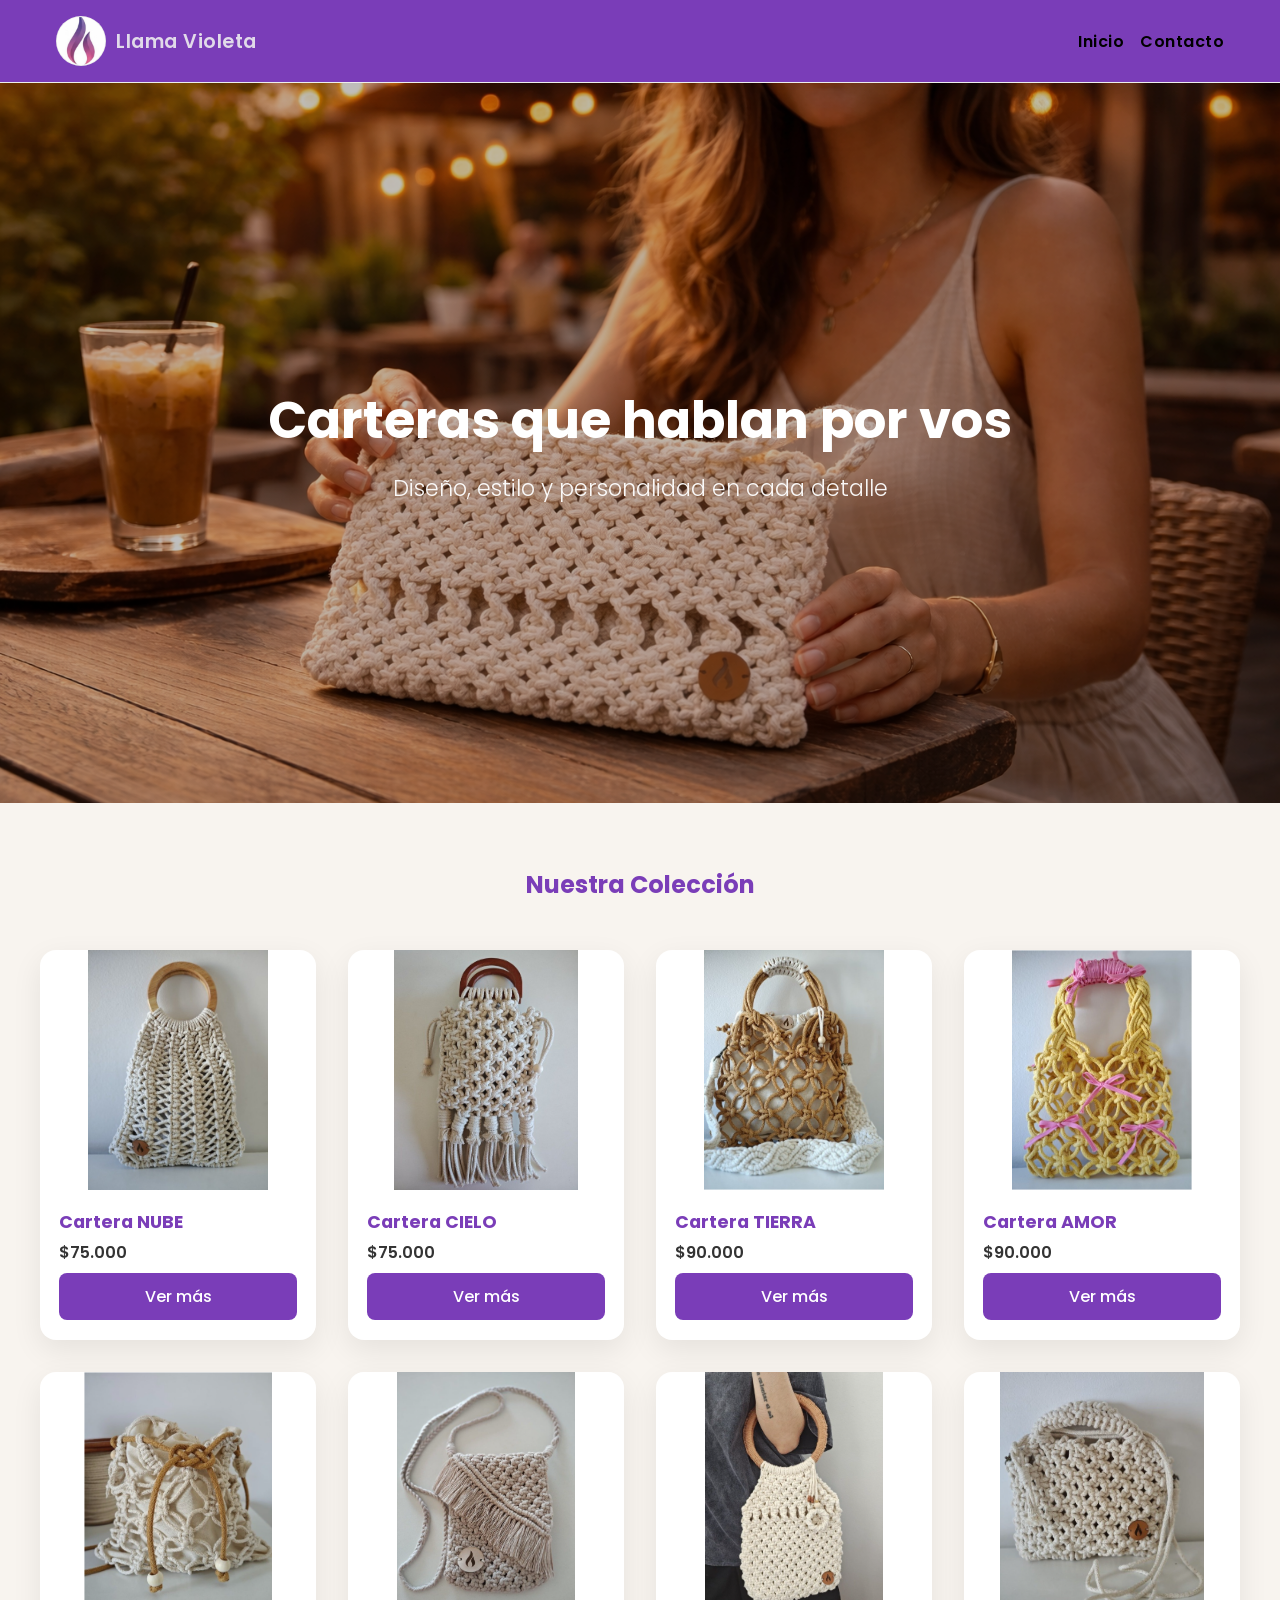
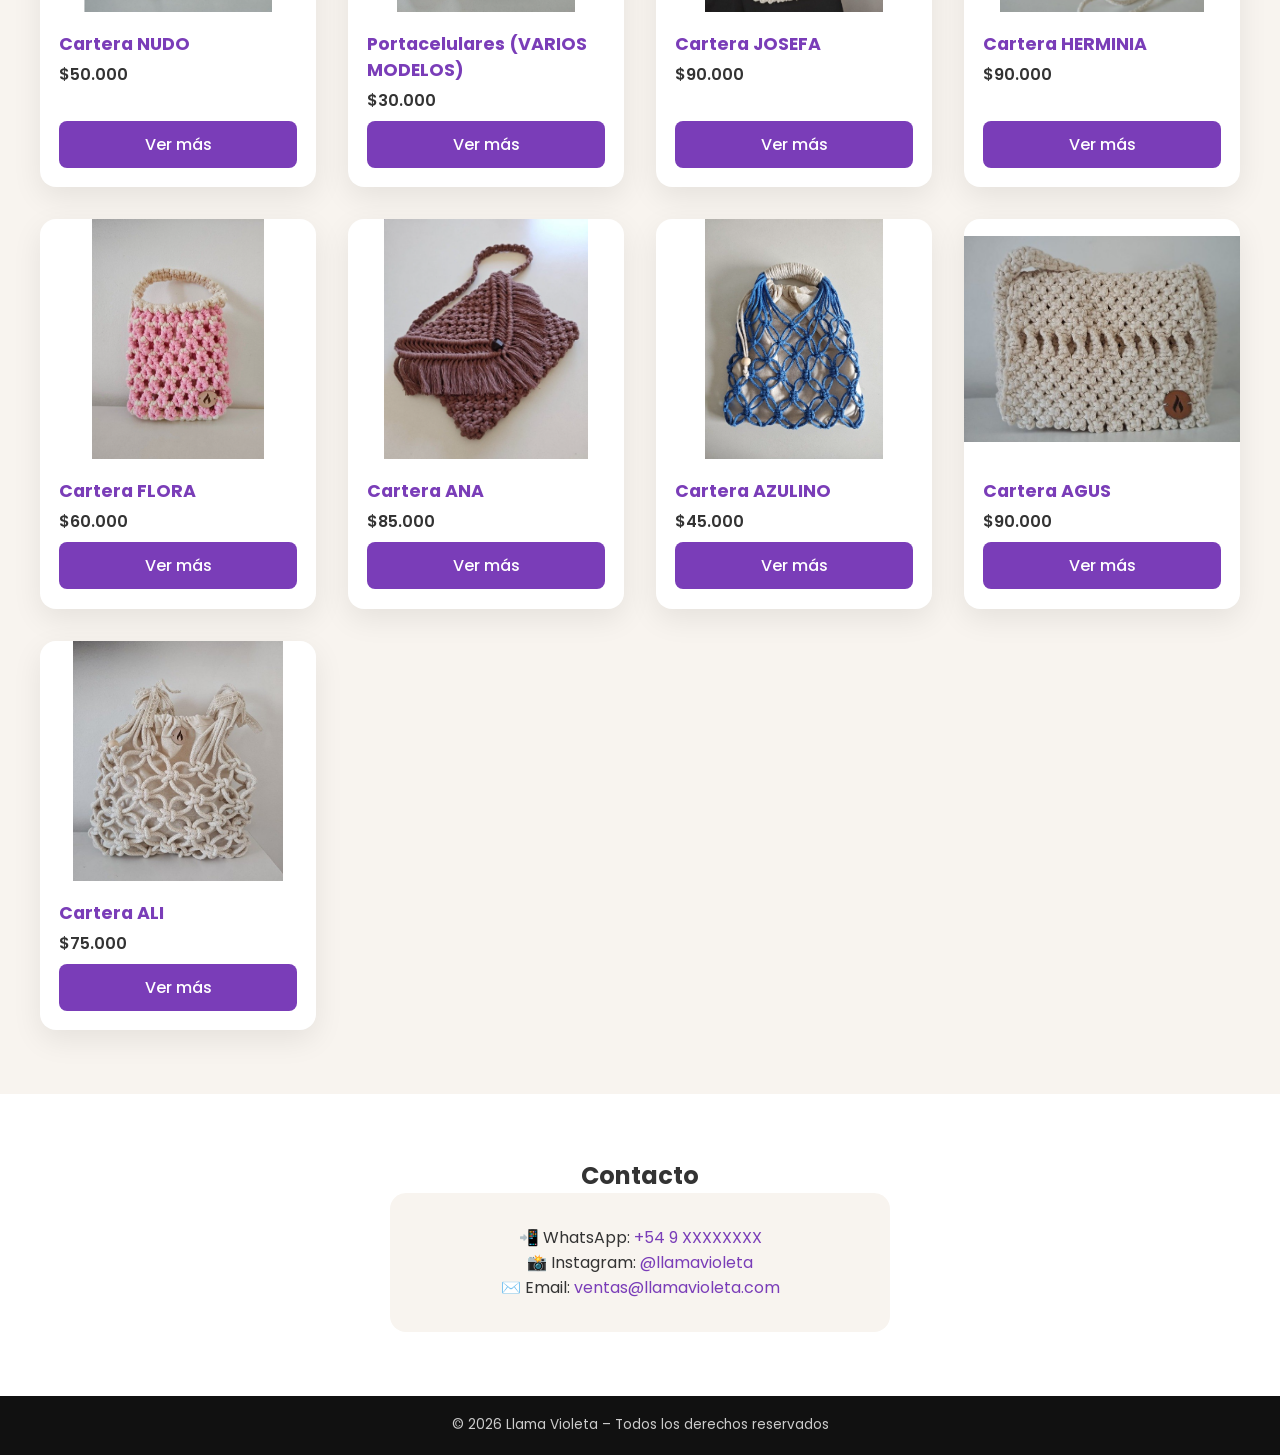
==== index.html @ 192525ac "menu hamburguesa" ====
<!DOCTYPE html>
<html lang="es">

<head>
    <meta charset="UTF-8" />
    <meta name="viewport" content="width=device-width, initial-scale=1.0" />
    <title>Llama Violeta | Carteras</title>
    <link rel="stylesheet" href="./css/styles.css">
    <link href="https://fonts.googleapis.com/css2?family=Poppins:wght@400;500;600;700&display=swap" rel="stylesheet">
</head>

<body>

    <!-- NAVBAR -->
    <header class="navbar">
        <div class="nav-container">
            <div class="brand">
                <img src="./assets/logo.jpeg" alt="Llama Violeta Logo">
                <span>Llama Violeta</span>
            </div>

            <button class="menu-toggle" aria-label="Abrir menú">
                <span></span>
                <span></span>
                <span></span>
            </button>

            <nav class="nav-links">
                <a href="./index.html#inicio">Inicio</a>
                <a href="#contacto">Contacto</a>
            </nav>
        </div>
    </header>

    <!-- HERO / BANNER -->
    <section class="hero" id="inicio">
        <div class="hero-image">
            <img src="./assets/portadabanner.png" alt="Cartera artesanal de macramé Llama Violeta">
        </div>

        <div class="hero-content">
            <h1>Carteras que hablan por vos</h1>
            <p>Diseño, estilo y personalidad en cada detalle</p>
        </div>
    </section>

    <!-- PRODUCTOS -->
    <section class="products">
        <h2>Nuestra Colección</h2>

        <div class="cards-grid">

            <!-- CARD -->
            <div class="card">
                <img src="./assets/Carteras/nube.png" alt="Cartera NUBE">
                <div class="card-body">
                    <h3>Cartera NUBE</h3>
                    <span class="price">$75.000</span>

                    <a class="btn-vermas" href="producto.html?id=nube">
                        Ver más
                    </a>
                </div>
            </div>
            <div class="card">
                <img src="./assets/Carteras/cielo.png" alt="Cartera CIELO">
                <div class="card-body">
                    <h3>Cartera CIELO</h3>
                    <span class="price">$75.000</span>

                    <a class="btn-vermas" href="producto.html?id=cielo">
                        Ver más
                    </a>
                </div>
            </div>
            <div class="card">
                <img src="./assets/Carteras/tierra.png" alt="Cartera TIERRA">
                <div class="card-body">
                    <h3>Cartera TIERRA</h3>
                    <span class="price">$90.000</span>

                    <a class="btn-vermas" href="producto.html?id=tierra">
                        Ver más
                    </a>
                </div>
            </div>
            <div class="card">
                <img src="./assets/Carteras/amor.png" alt="Cartera AMOR">
                <div class="card-body">
                    <h3>Cartera AMOR</h3>
                    <span class="price">$90.000</span>

                    <a class="btn-vermas" href="producto.html?id=amor">
                        Ver más
                    </a>
                </div>
            </div>
            <div class="card">
                <img src="./assets/Carteras/NUDO.png" alt="Cartera NUDO">
                <div class="card-body">
                    <h3>Cartera NUDO</h3>
                    <span class="price">$50.000</span>

                    <a class="btn-vermas" href="producto.html?id=nudo">
                        Ver más
                    </a>
                </div>
            </div>
            <div class="card">
                <div class="card">
                    <img src="./assets/Carteras/portacelular1.png" alt="Portacelulares">

                    <!-- INFO -->
                    <div class="card-body">
                        <h3>Portacelulares (VARIOS MODELOS)</h3>
                        <span class="price">$30.000</span>

                        <a class="btn-vermas" href="producto.html?id=portacelulares">
                            Ver más
                        </a>
                    </div>
                </div>
            </div>
            <div class="card">
                <img src="./assets/Carteras/josefa.png" alt="Cartera JOSEFA">
                <div class="card-body">
                    <h3>Cartera JOSEFA</h3>
                    <span class="price">$90.000</span>

                    <a class="btn-vermas" href="producto.html?id=josefa">
                        Ver más
                    </a>
                </div>
            </div>
            <div class="card">
                <img src="./assets/Carteras/herminia1.png" alt="Cartera HERMINIA">
                <div class="card-body">
                    <h3>Cartera HERMINIA</h3>
                    <span class="price">$90.000</span>
                    <a class="btn-vermas" href="producto.html?id=herminia">
                        Ver más
                    </a>
                </div>
            </div>
            <div class="card">
                <img src="./assets/Carteras/flora1.png" alt="Cartera FLORA">
                <div class="card-body">
                    <h3>Cartera FLORA</h3>
                    <span class="price">$60.000</span>
                    <a class="btn-vermas" href="producto.html?id=flora">
                        Ver más
                    </a>
                </div>
            </div>
            <div class="card">
                <img src="./assets/Carteras/ana.png" alt="Cartera ANA">
                <div class="card-body">
                    <h3>Cartera ANA</h3>
                    <span class="price">$85.000</span>

                    <a class="btn-vermas" href="producto.html?id=ana">
                        Ver más
                    </a>
                </div>
            </div>
            <div class="card">
                <img src="./assets/Carteras/azulino.png" alt="Cartera AZULINO">
                <div class="card-body">
                    <h3>Cartera AZULINO</h3>
                    <span class="price">$45.000</span>

                    <a class="btn-vermas" href="producto.html?id=azulino">
                        Ver más
                    </a>
                </div>
            </div>
            <div class="card">
                <div class="card">
                    <img src="./assets/Carteras/agus1.png" alt="Cartera AGUS">
                    <div class="card-body">
                        <h3>Cartera AGUS</h3>
                        <span class="price">$90.000</span>

                        <a class="btn-vermas" href="producto.html?id=agus">
                            Ver más
                        </a>
                    </div>
                </div>
            </div>
            <div class="card">
                <div class="card">
                    <img src="./assets/Carteras/ali1.png" alt="Cartera ALI">
                    <div class="card-body">
                        <h3>Cartera ALI</h3>
                        <span class="price">$75.000</span>

                        <a class="btn-vermas" href="producto.html?id=ali">
                            Ver más
                        </a>
                    </div>
                </div>
            </div>
        </div>
    </section>

    <!-- CONTACTO -->
    <section class="contact" id="contacto">
        <h2>Contacto</h2>

        <div class="contact-box">
            <p>📲 WhatsApp: <a href="https://wa.me/549XXXXXXXXXX">+54 9 XXXXXXXX</a></p>
            <p>📸 Instagram: <a href="#">@llamavioleta</a></p>
            <p>✉️ Email: <a href="mailto:ventas@llamavioleta.com">ventas@llamavioleta.com</a></p>
        </div>
    </section>

    <footer class="footer">
        <p>© 2026 Llama Violeta – Todos los derechos reservados</p>
    </footer>

</body>

</html>
---- css/styles.css ----
/* VARIABLES */
:root {
    --violeta: #7a3db8;
    --violeta-claro: #9d6adf;
    --crema: #f8f4ef;
    --texto: #333;
}

/* RESET */
* {
    margin: 0;
    padding: 0;
    box-sizing: border-box;
}

body {
    font-family: "Poppins", sans-serif;
    background: white;
    color: var(--texto);
}

/* NAVBAR */
.navbar {
    background: #7a3db8;
    border-bottom: 1px solid #eee;
    position: sticky;
    top: 0;
    z-index: 10;
}

.nav-container {
    max-width: 1200px;
    margin: auto;
    padding: 1rem;
    display: flex;
    justify-content: space-between;
    align-items: center;
}

.brand {
    display: flex;
    align-items: center;
    gap: 10px;
}

.brand img {
    width: 50px;
    height: 50px;
    border-radius: 50%;
    object-fit: cover;
    background: #fff;
    border: 1px solid rgba(0, 0, 0, 0.08);
}

@media (max-width: 768px) {
    .brand img {
        width: 36px;
        height: 36px;
    }
}

.brand span {
    font-family: 'Poppins', sans-serif;
    font-size: 1.2rem;
    font-weight: 600;
    color: #e1dae9;
    letter-spacing: 0.5px;
}

nav a {
    margin-left: 1rem;
    text-decoration: none;
    color: black;
    font-weight: 600;
    font-family: 'Poppins', sans-serif;
    letter-spacing: 0.5px;
}

nav a:hover {
    color: white;
}
/* hamburguesa */ 
/* HAMBURGUESA */
.menu-toggle {
    display: none;
    background: none;
    border: none;
    cursor: pointer;
}

.menu-toggle span {
    display: block;
    width: 26px;
    height: 3px;
    background: #fff;
    margin: 5px 0;
    border-radius: 2px;
}

/* NAV LINKS DESKTOP */
.nav-links {
    display: flex;
}

/* mobile hamburguesa */
@media (max-width: 768px) {

    .menu-toggle {
        display: block;
    }

    .nav-links {
        position: absolute;
        top: 100%;
        left: 0;
        width: 100%;
        background: #7a3db8;
        flex-direction: column;
        align-items: center;
        gap: 1rem;
        padding: 1rem 0;
        display: none;
    }

    .nav-links a {
        color: #fff;
        font-size: 1rem;
    }

    .nav-links.active {
        display: flex;
    }
}
/* =========================
   HERO BANNER
========================= */

.hero {
    position: relative;
    width: 100%;
    height: 80vh;
    min-height: 420px;
    display: flex;
    align-items: center;
    justify-content: center;
    overflow: hidden;
    background: #f6f2ec;
    /* crema marca */
}

/* Imagen */
.hero-image {
    position: absolute;
    inset: 0;
    z-index: 1;
}

.hero-image img {
    width: 100%;
    height: 100%;
    object-fit: cover;
}

/* Overlay sutil para legibilidad */
.hero::after {
    content: "";
    position: absolute;
    inset: 0;
    background: rgba(0, 0, 0, 0.25);
    z-index: 2;
}

/* Contenido */
.hero-content {
    position: relative;
    z-index: 3;
    text-align: center;
    max-width: 800px;
    padding: 0 20px;
    color: #fff;
}

.hero-content h1 {
    font-size: clamp(2.2rem, 4vw, 3.5rem);
    font-weight: 700;
    margin-bottom: 12px;
}

.hero-content p {
    font-size: clamp(1.1rem, 2vw, 1.4rem);
    font-weight: 300;
    opacity: 0.95;
}

/* =========================
   RESPONSIVE
========================= */

@media (max-width: 768px) {
    .hero {
        height: 70vh;
    }

    .hero-content h1 {
        font-size: 2rem;
    }

    .hero-content p {
        font-size: 1.1rem;
    }
}

/* PRODUCTS */
.products {
    background: var(--crema);
    padding: 4rem 1rem;
}

.products h2 {
    text-align: center;
    color: var(--violeta);
    margin-bottom: 3rem;
}

/* =========================
   GRID DE CARDS
   - Responsive automático
   - Todas las cards ocupan el mismo alto
========================= */
.cards-grid {
    max-width: 1200px;
    margin: auto;
    display: grid;
    grid-template-columns: repeat(auto-fit, minmax(260px, 1fr));
    gap: 2rem;
    align-items: stretch;
    /* fuerza misma altura */
}

/* =========================
   CARD CONTENEDOR
   - Flex column para control interno
========================= */
.card {
    background: #fff;
    border-radius: 16px;
    overflow: hidden;
    box-shadow: 0 10px 30px rgba(0, 0, 0, 0.08);
    transition: transform 0.3s ease;

    display: flex;
    /* permite ordenar contenido */
    flex-direction: column;
    /* apila imagen + body */
    height: 100%;
    /* iguala altura entre cards */
}

/* Efecto hover sutil (no agresivo) */
.card:hover {
    transform: translateY(-6px);
}

/* =========================
   IMAGEN
   - Altura fija para todas
   - Nunca deforma
========================= */
.card img {
    width: 100%;
    height: 240px;
    /* altura controlada */
    object-fit: contain;
    /* recorte elegante */
    flex-shrink: 0;
    /* evita que se encoja */
}

/* =========================
   CUERPO DE CARD
   - Flex para empujar CTA abajo
========================= */
.card-body {
    padding: 1.2rem;
    display: flex;
    flex-direction: column;
    flex-grow: 1;
    /* ocupa espacio restante */
}

/* =========================
   TÍTULO
========================= */
.card-body h3 {
    color: var(--violeta);
    margin-bottom: 0.3rem;
    font-size: 1.1rem;
}

/* =========================
   PRECIO
========================= */
.price {
    font-weight: 600;
    display: block;
    margin-bottom: 0.5rem;
    color: #333;
}

/* =========================
   DESCRIPCIÓN
   - Limitada a 2 líneas
   - Mantiene altura pareja
========================= */
.description {
    font-size: 0.95rem;
    line-height: 1.4;
    margin-bottom: 1rem;

    display: -webkit-box;
    -webkit-line-clamp: 2;
    /* máximo 2 líneas */
    -webkit-box-orient: vertical;
    overflow: hidden;
}

/* =========================
   BOTÓN "VER MÁS"
   - Siempre alineado abajo
========================= */
.btn-vermas {
    margin-top: auto;
    /* empuja el botón abajo */
    display: block;
    text-align: center;
    background: #7a3db8;
    color: #fff;
    padding: 0.7rem;
    border-radius: 8px;
    text-decoration: none;
    font-weight: 500;
    transition: background 0.3s ease;
}

/* Hover del botón */
.btn-vermas:hover {
    background: #9d6adf;
}

/* =========================
   RESPONSIVE FINO
========================= */
@media (max-width: 480px) {
    .card img {
        height: 200px;
        /* ajusta imagen en móviles */
    }
}

/* slider cards*/
/* =========================
   SLIDER DENTRO DE CARD
========================= */

.card-slider {
    position: relative;
    width: 100%;
    height: 200px;
    overflow: hidden;
    background: #f8f4ef;
}

/* ocultar radios */
.card-slider input {
    display: none;
}

/* CONTENEDOR DEL SLIDER */
.slider-images {
    display: flex;
    height: 100%;
    transition: transform 0.5s ease-in-out;
}

/* CADA SLIDE */
.slider-images img {
    min-width: 100%;
    height: 100%;
    object-fit: contain;
    flex-shrink: 0;

    /* 🔥 CLAVE DEL ARREGLO */
    display: block;
    margin: auto;
    background: #f8f4ef;
}

/* =========================
   CONTROLES
========================= */

/* Slide 1 */
#ali-1:checked~.slider-images,
#agus-1:checked~.slider-images,
#flora-1:checked~.slider-images,
#aurora-1:checked~.slider-images,
#herminia-1:checked~.slider-images {
    transform: translateX(0%);
}

/* Slide 2 */
#ali-2:checked~.slider-images,
#agus-2:checked~.slider-images,
#flora-2:checked~.slider-images,
#aurora-2:checked~.slider-images,
#herminia-2:checked~.slider-images {
    transform: translateX(-100%);
}

/* Slide 3 */
#ali-3:checked~.slider-images,
#agus-3:checked~.slider-images,
#aurora-3:checked~.slider-images,
#herminia-3:checked~.slider-images {
    transform: translateX(-200%);
}

/* Slide 4 (solo herminia) */
#herminia-4:checked~.slider-images {
    transform: translateX(-300%);
}

/* =========================
   DOTS
========================= */

.slider-dots {
    position: absolute;
    bottom: 10px;
    width: 100%;
    display: flex;
    justify-content: center;
    gap: 8px;
}

.slider-dots label {
    width: 10px;
    height: 10px;
    background: rgba(255, 255, 255, .7);
    border-radius: 50%;
    cursor: pointer;
}

#aurora-1:checked~.slider-dots label[for="aurora-1"],
#aurora-2:checked~.slider-dots label[for="aurora-2"],
#aurora-3:checked~.slider-dots label[for="aurora-3"] {
    background: #7a3db8;
}

#herminia-1:checked~.slider-dots label[for="herminia-1"],
#herminia-2:checked~.slider-dots label[for="herminia-2"],
#herminia-3:checked~.slider-dots label[for="herminia-3"],
#herminia-4:checked~.slider-dots label[for="herminia-4"] {
    background: #7a3db8;
}

/* =========================
   RESPONSIVE
========================= */

@media (max-width: 768px) {
    .card-slider {
        height: 180px;
    }
}

/* CONTACT */
.contact {
    padding: 4rem 1rem;
    text-align: center;
}

.contact-box {
    max-width: 500px;
    margin: auto;
    background: var(--crema);
    padding: 2rem;
    border-radius: 16px;
}

.contact a {
    color: var(--violeta);
    text-decoration: none;
}

/* FOOTER */
.footer {
    background: #111;
    color: #ccc;
    text-align: center;
    padding: 1.2rem;
    font-size: .85rem;
}

/* RESPONSIVE */
@media (max-width: 768px) {
    nav {
        display: none;
    }
}
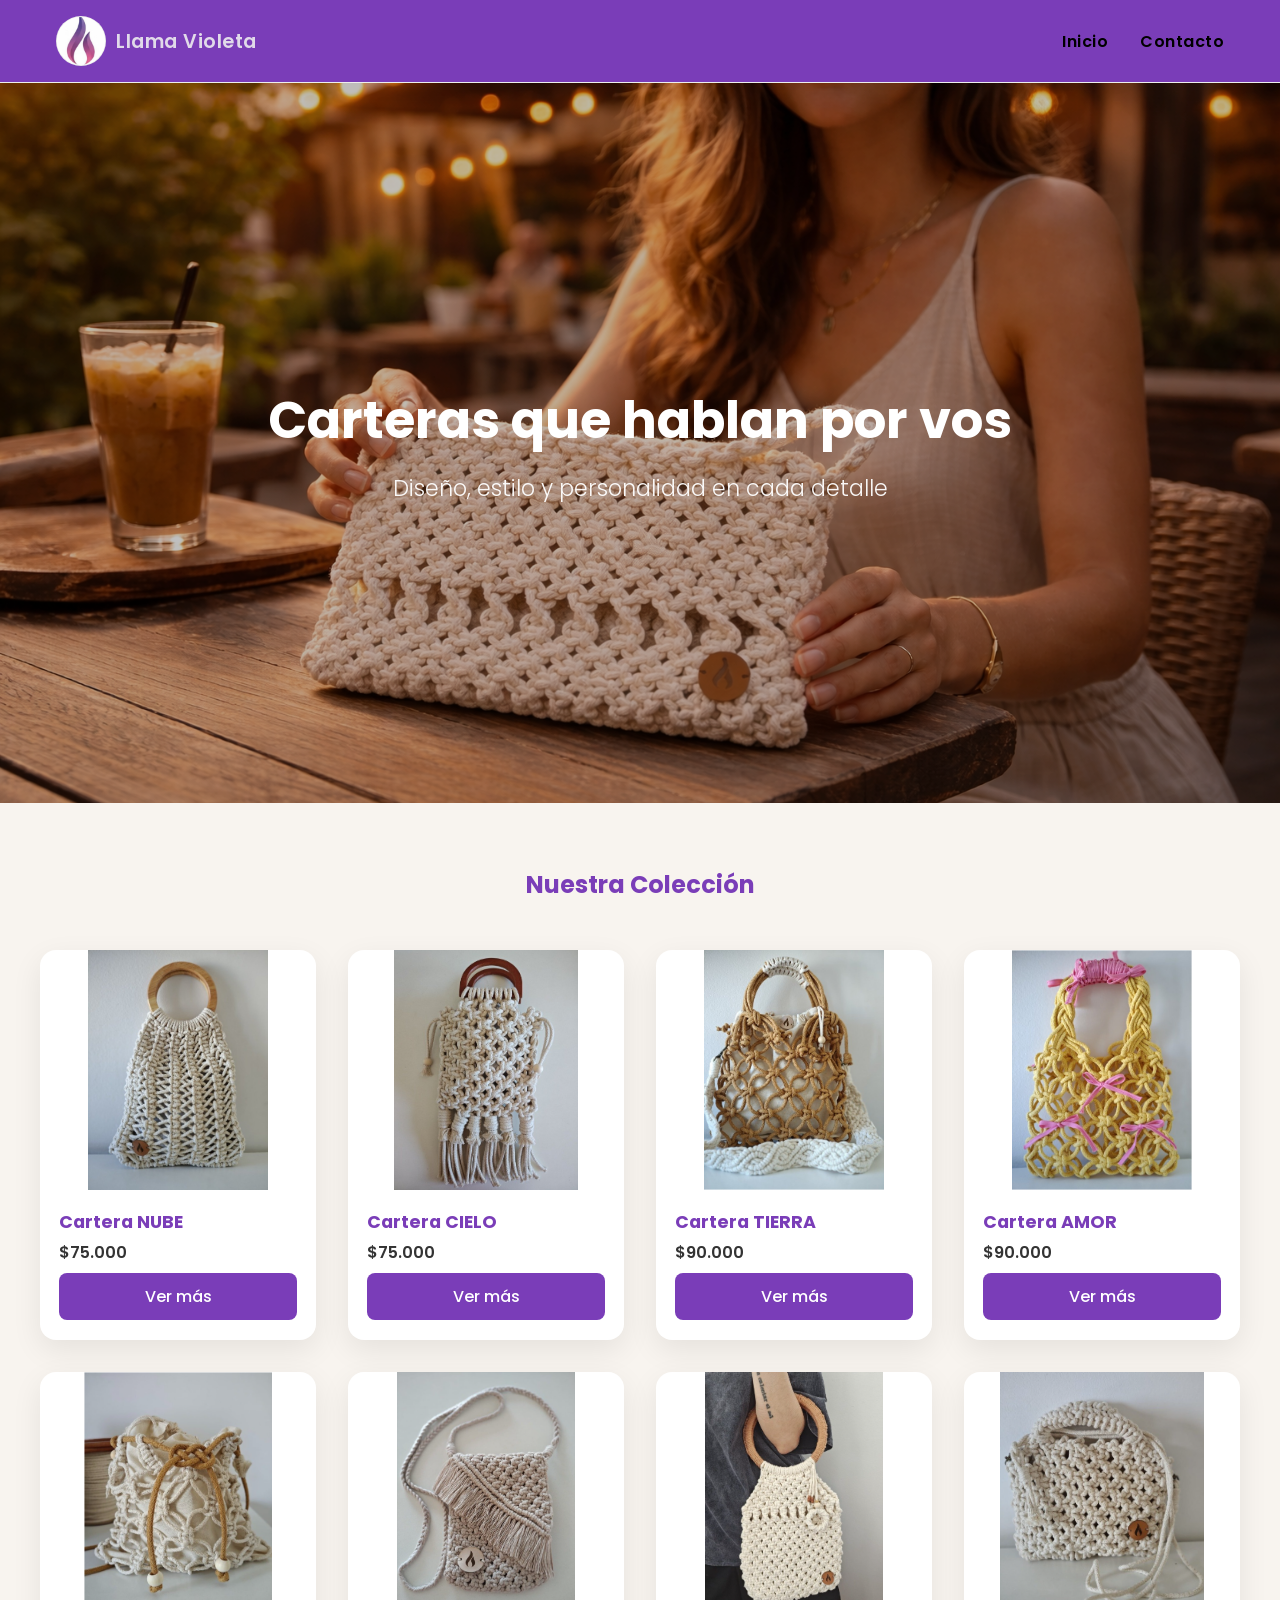
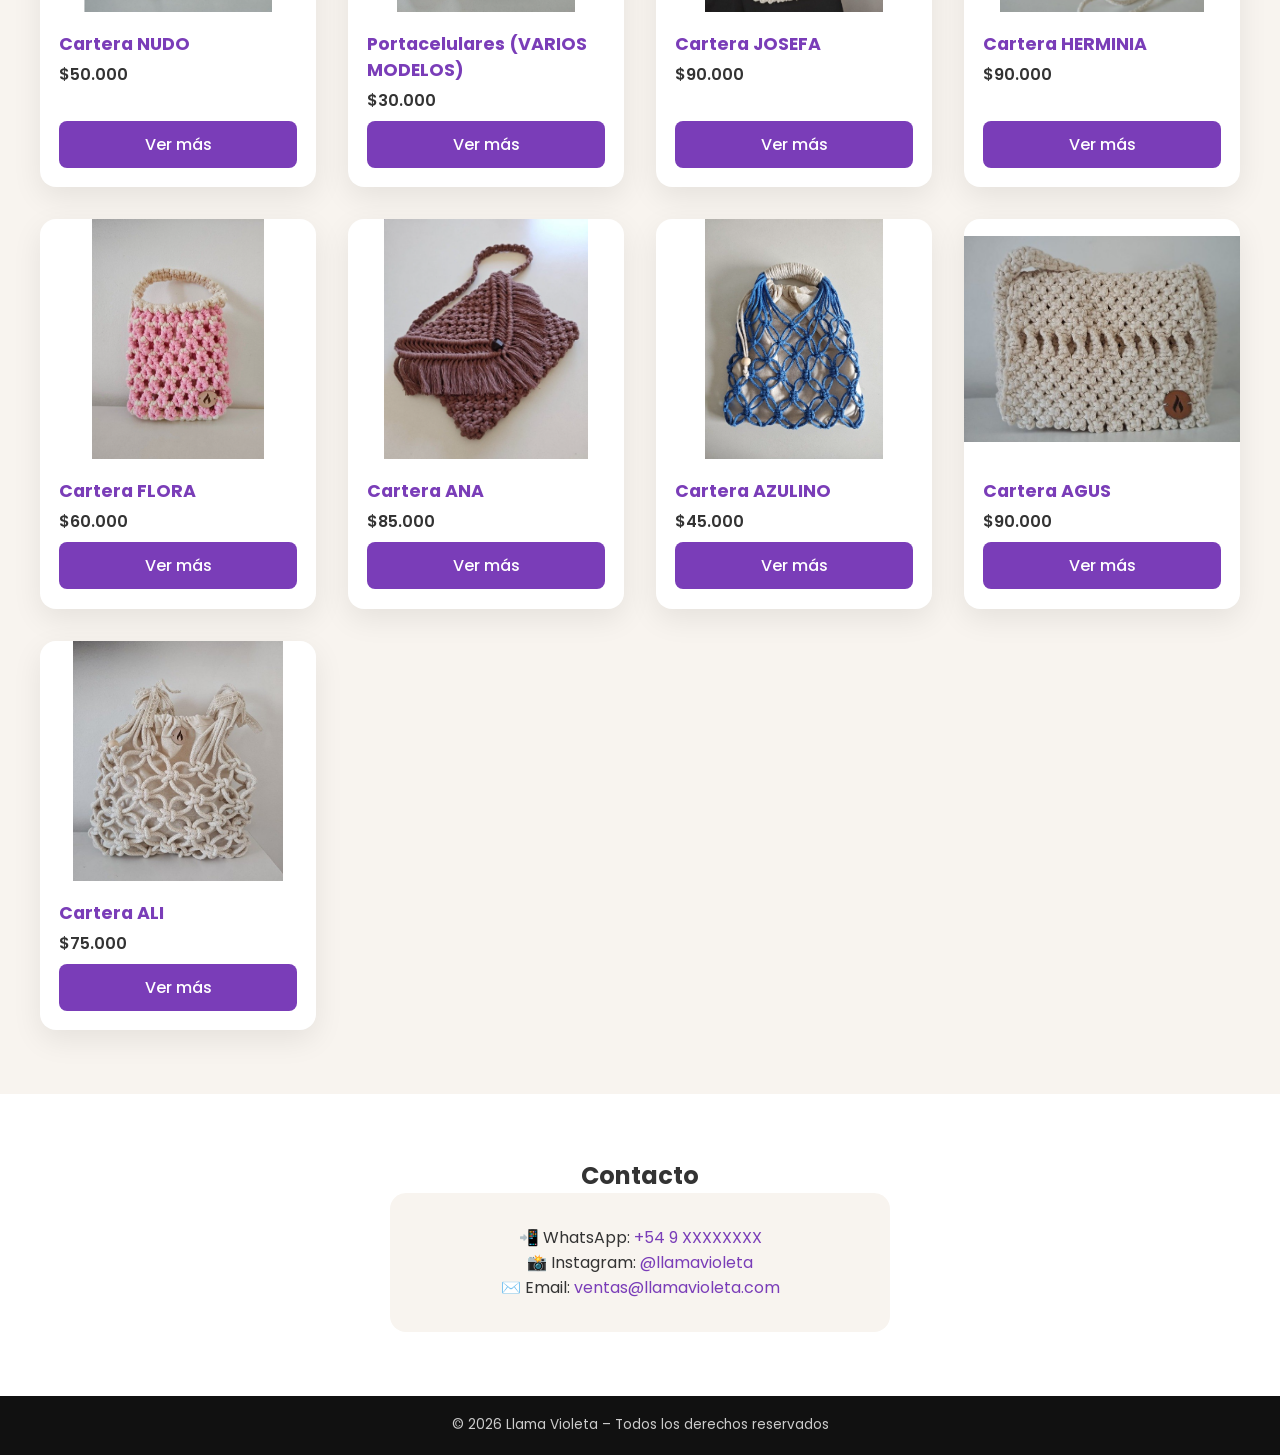
==== commit e471bb82: "aver!" ====
--- a/index.html
+++ b/index.html
@@ -208,7 +208,7 @@
         <h2>Contacto</h2>
 
         <div class="contact-box">
-            <p>📲 WhatsApp: <a href="https://wa.me/549XXXXXXXXXX">+54 9 XXXXXXXX</a></p>
+            <p>📲 WhatsApp: <a href="https://wa.me/5491150413838">+54 9 XXXXXXXX</a></p>
             <p>📸 Instagram: <a href="#">@llamavioleta</a></p>
             <p>✉️ Email: <a href="mailto:ventas@llamavioleta.com">ventas@llamavioleta.com</a></p>
         </div>
@@ -217,6 +217,7 @@
     <footer class="footer">
         <p>© 2026 Llama Violeta – Todos los derechos reservados</p>
     </footer>
+    <script src="/javaScript/hamburguesa.js"></script>
 
 </body>
 
--- a/css/styles.css
+++ b/css/styles.css
@@ -79,7 +79,8 @@
 nav a:hover {
     color: white;
 }
-/* hamburguesa */ 
+
+/* hamburguesa */
 /* HAMBURGUESA */
 .menu-toggle {
     display: none;
@@ -102,7 +103,95 @@
     display: flex;
 }
 
-/* mobile hamburguesa */
+/* =========================
+   NAVBAR BASE
+========================= */
+
+.navbar {
+    background: #7a3db8;
+    border-bottom: 1px solid #eee;
+    position: sticky;
+    top: 0;
+    z-index: 50;
+}
+
+.nav-container {
+    max-width: 1200px;
+    margin: auto;
+    padding: 1rem;
+    min-height: 64px;
+    display: flex;
+    justify-content: space-between;
+    align-items: center;
+    position: relative;
+}
+
+.brand {
+    display: flex;
+    align-items: center;
+    gap: 10px;
+}
+
+.brand img {
+    width: 50px;
+    height: 50px;
+    border-radius: 50%;
+    object-fit: cover;
+    background: #fff;
+    border: 1px solid rgba(0, 0, 0, 0.08);
+}
+
+.brand span {
+    font-family: 'Poppins', sans-serif;
+    font-size: 1.2rem;
+    font-weight: 600;
+    color: #e1dae9;
+    letter-spacing: 0.5px;
+}
+
+/* =========================
+   LINKS DESKTOP
+========================= */
+
+.nav-links {
+    display: flex;
+    gap: 1rem;
+}
+
+.nav-links a {
+    text-decoration: none;
+    color: black;
+    font-weight: 600;
+    font-family: 'Poppins', sans-serif;
+    letter-spacing: 0.5px;
+}
+
+/* =========================
+   HAMBURGUESA
+========================= */
+
+.menu-toggle {
+    display: none;
+    background: none;
+    border: none;
+    cursor: pointer;
+    position: relative;
+    z-index: 60;
+}
+
+.menu-toggle span {
+    display: block;
+    width: 26px;
+    height: 3px;
+    background: #ffffff;
+    margin: 5px 0;
+    border-radius: 2px;
+}
+
+/* =========================
+   MOBILE
+========================= */
+
 @media (max-width: 768px) {
 
     .menu-toggle {
@@ -114,23 +203,38 @@
         top: 100%;
         left: 0;
         width: 100%;
-        background: #7a3db8;
+        background: #a36dd8;
         flex-direction: column;
         align-items: center;
         gap: 1rem;
         padding: 1rem 0;
         display: none;
-    }
-
-    .nav-links a {
-        color: #fff;
-        font-size: 1rem;
+        z-index: 50;
     }
 
     .nav-links.active {
         display: flex;
     }
-}
+
+    .nav-links a {
+        width: 90%;
+        max-width: 320px;
+        padding: 12px 16px;
+        text-align: center;
+        border-radius: 12px;
+        background: rgba(255, 255, 255, 0.25);
+        color: #ffffff;
+        font-size: 1rem;
+        font-weight: 600;
+        text-decoration: none;
+        transition: background 0.3s ease, transform 0.2s ease;
+    }
+
+    .nav-links a:active {
+        transform: scale(0.97);
+    }
+}
+
 /* =========================
    HERO BANNER
 ========================= */
@@ -507,8 +611,4 @@
     nav {
         display: none;
     }
-}
-
-
-
-
+}
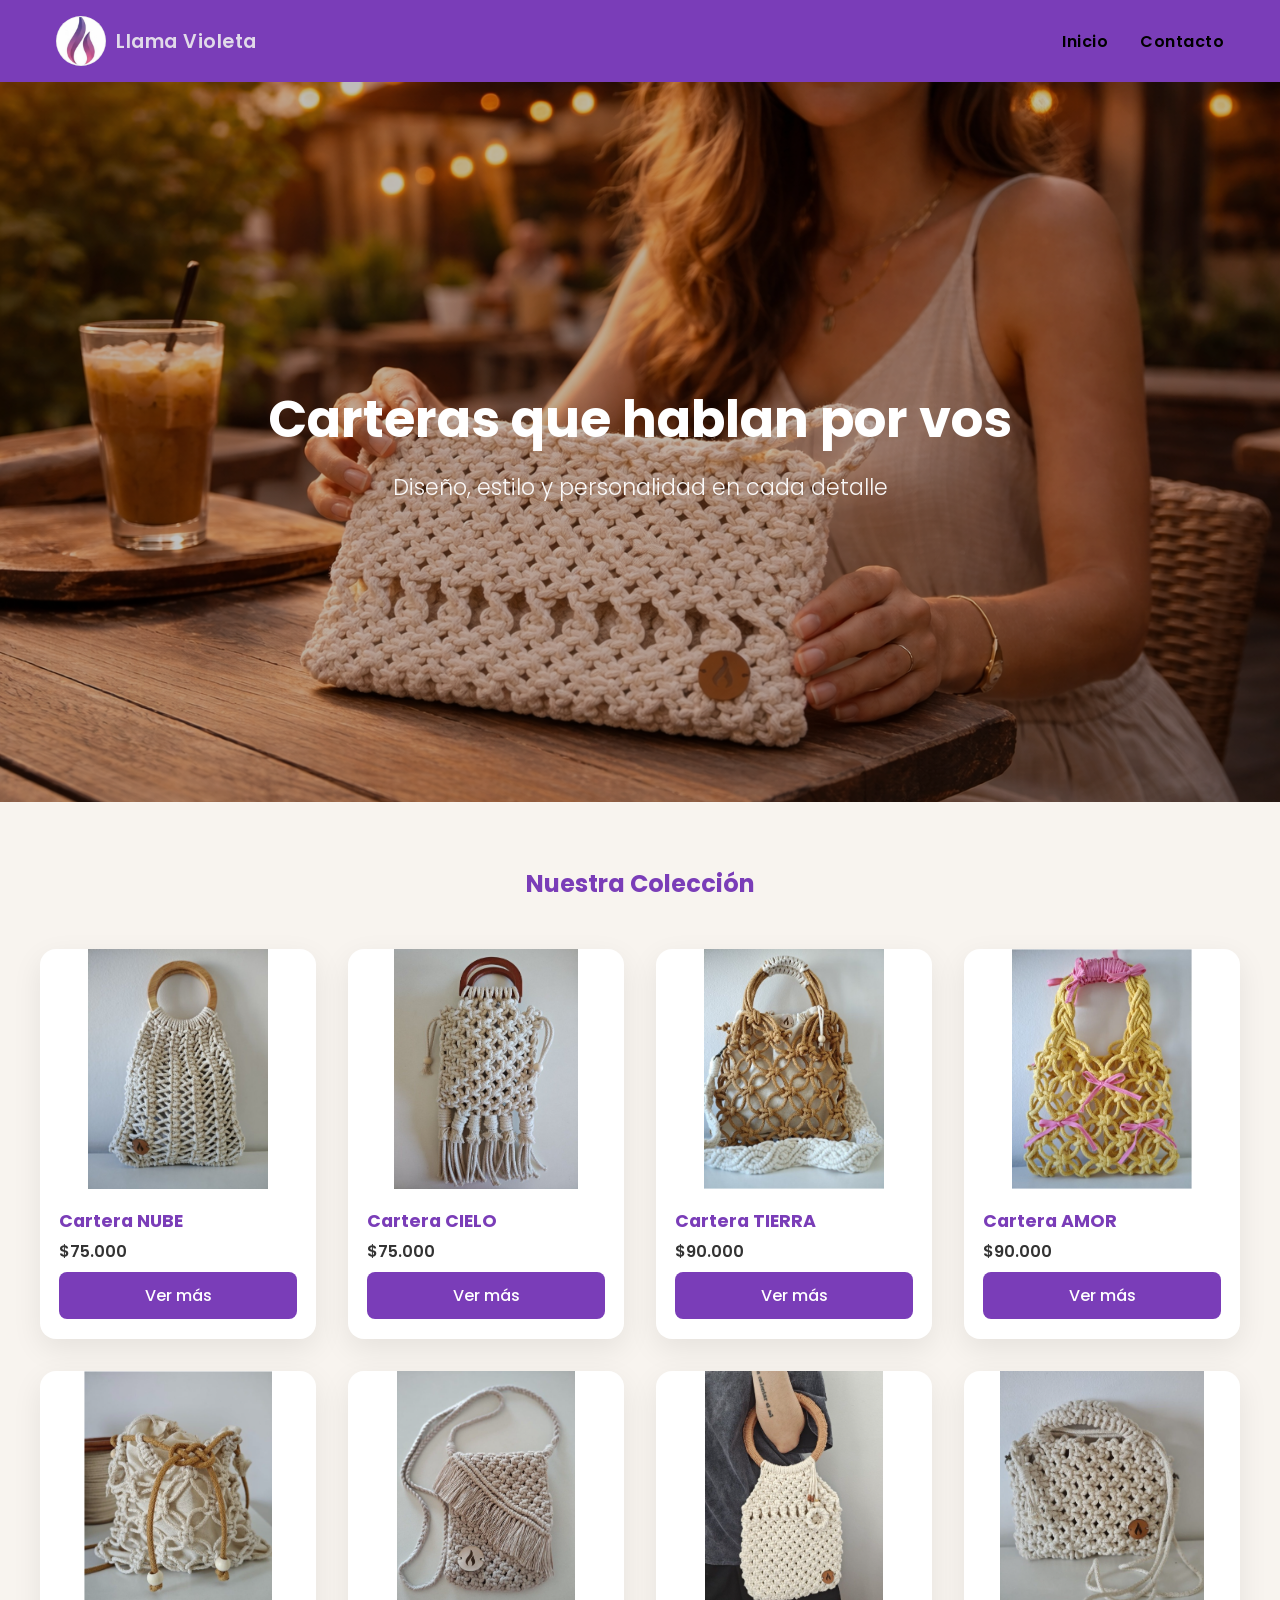
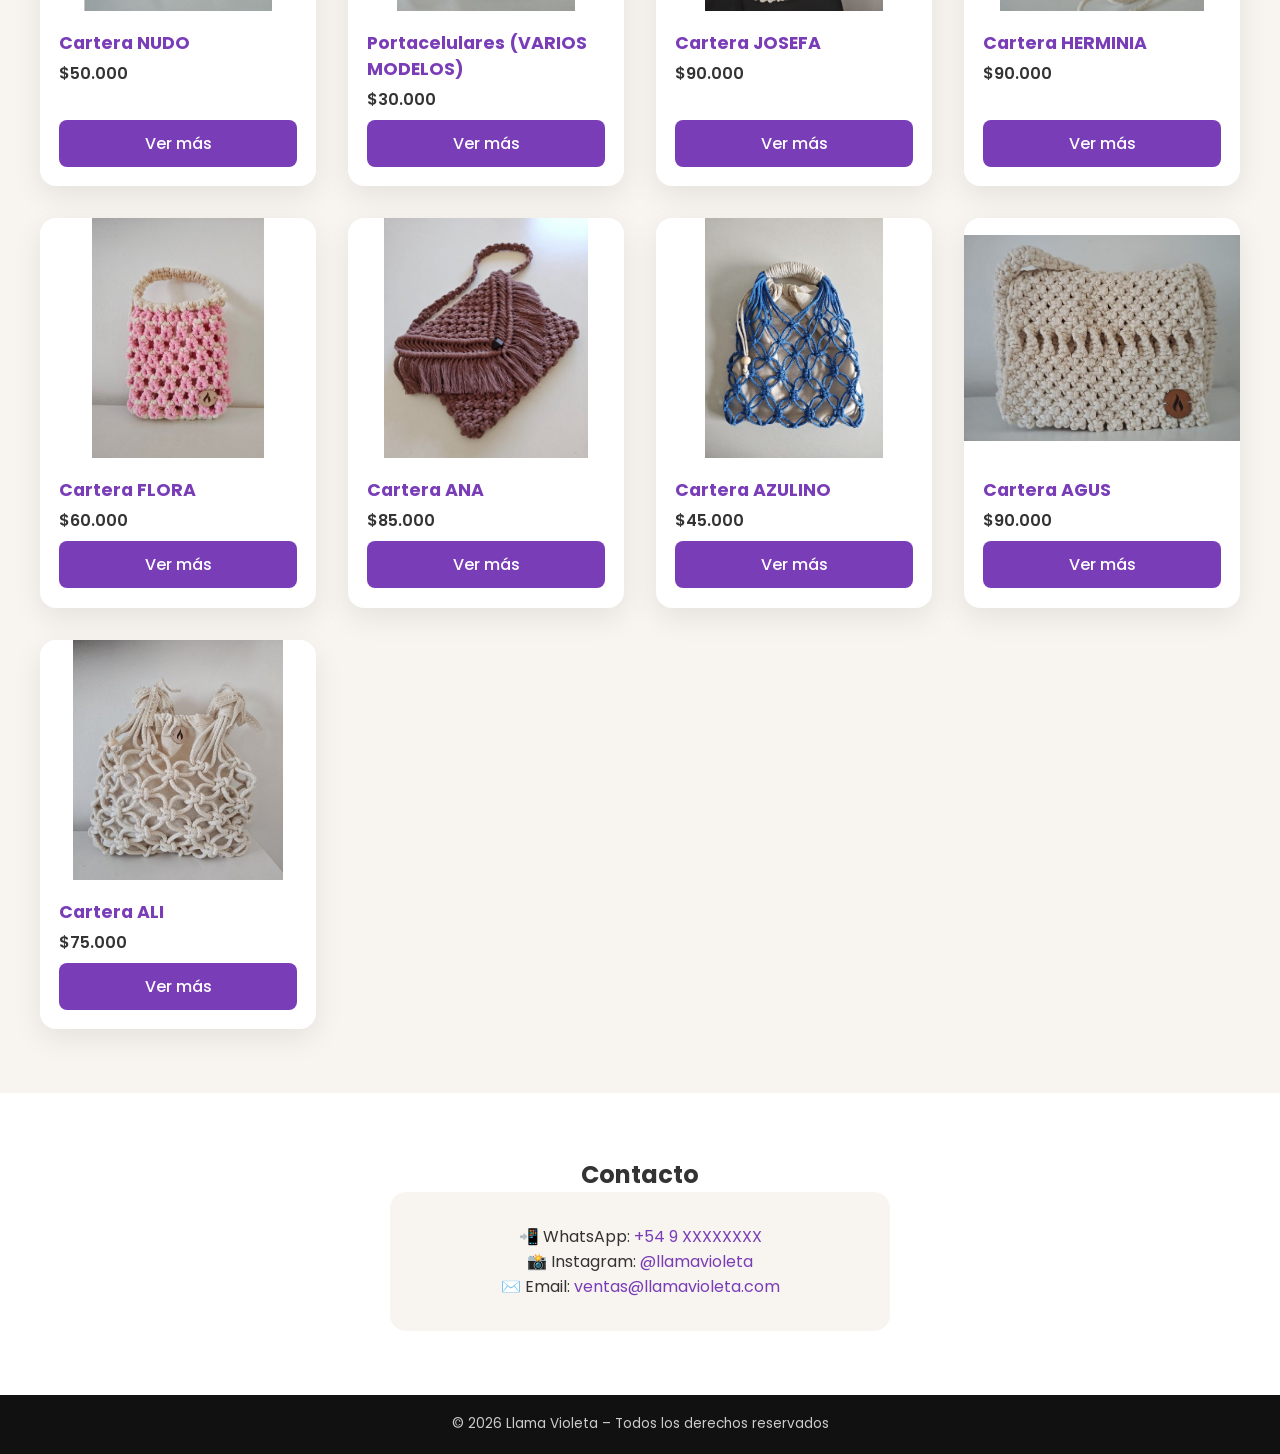
==== commit b5ee90b5: "aj" ====
--- a/index.html
+++ b/index.html
@@ -217,7 +217,7 @@
     <footer class="footer">
         <p>© 2026 Llama Violeta – Todos los derechos reservados</p>
     </footer>
-    <script src="/javaScript/hamburguesa.js"></script>
+    <script src="./javascript/hamburguesa.js"></script>
 
 </body>
 
--- a/css/styles.css
+++ b/css/styles.css
@@ -19,22 +19,17 @@
     color: var(--texto);
 }
 
-/* NAVBAR */
-.navbar {
-    background: #7a3db8;
-    border-bottom: 1px solid #eee;
-    position: sticky;
-    top: 0;
-    z-index: 10;
-}
+
 
 .nav-container {
     max-width: 1200px;
     margin: auto;
     padding: 1rem;
+    min-height: 64px;
     display: flex;
     justify-content: space-between;
     align-items: center;
+    position: relative;
 }
 
 .brand {
@@ -87,13 +82,14 @@
     background: none;
     border: none;
     cursor: pointer;
+    z-index: 1100;
 }
 
 .menu-toggle span {
     display: block;
     width: 26px;
     height: 3px;
-    background: #fff;
+    background: #ffffff;
     margin: 5px 0;
     border-radius: 2px;
 }
@@ -109,10 +105,10 @@
 
 .navbar {
     background: #7a3db8;
-    border-bottom: 1px solid #eee;
     position: sticky;
     top: 0;
-    z-index: 50;
+    z-index: 2000;
+    /* alto y definitivo */
 }
 
 .nav-container {
@@ -156,6 +152,7 @@
 .nav-links {
     display: flex;
     gap: 1rem;
+
 }
 
 .nav-links a {
@@ -165,6 +162,7 @@
     font-family: 'Poppins', sans-serif;
     letter-spacing: 0.5px;
 }
+
 
 /* =========================
    HAMBURGUESA
@@ -196,20 +194,24 @@
 
     .menu-toggle {
         display: block;
+        background: none;
+        border: none;
+        cursor: pointer;
+        z-index: 2100;
     }
 
     .nav-links {
-        position: absolute;
-        top: 100%;
+        position: fixed;
+        top: 64px;
         left: 0;
         width: 100%;
         background: #a36dd8;
+        display: none;
         flex-direction: column;
         align-items: center;
         gap: 1rem;
-        padding: 1rem 0;
-        display: none;
-        z-index: 50;
+        padding: 1.5rem 0;
+        z-index: 2050;
     }
 
     .nav-links.active {
@@ -224,14 +226,8 @@
         border-radius: 12px;
         background: rgba(255, 255, 255, 0.25);
         color: #ffffff;
-        font-size: 1rem;
         font-weight: 600;
         text-decoration: none;
-        transition: background 0.3s ease, transform 0.2s ease;
-    }
-
-    .nav-links a:active {
-        transform: scale(0.97);
     }
 }
 
@@ -604,11 +600,4 @@
     text-align: center;
     padding: 1.2rem;
     font-size: .85rem;
-}
-
-/* RESPONSIVE */
-@media (max-width: 768px) {
-    nav {
-        display: none;
-    }
 }
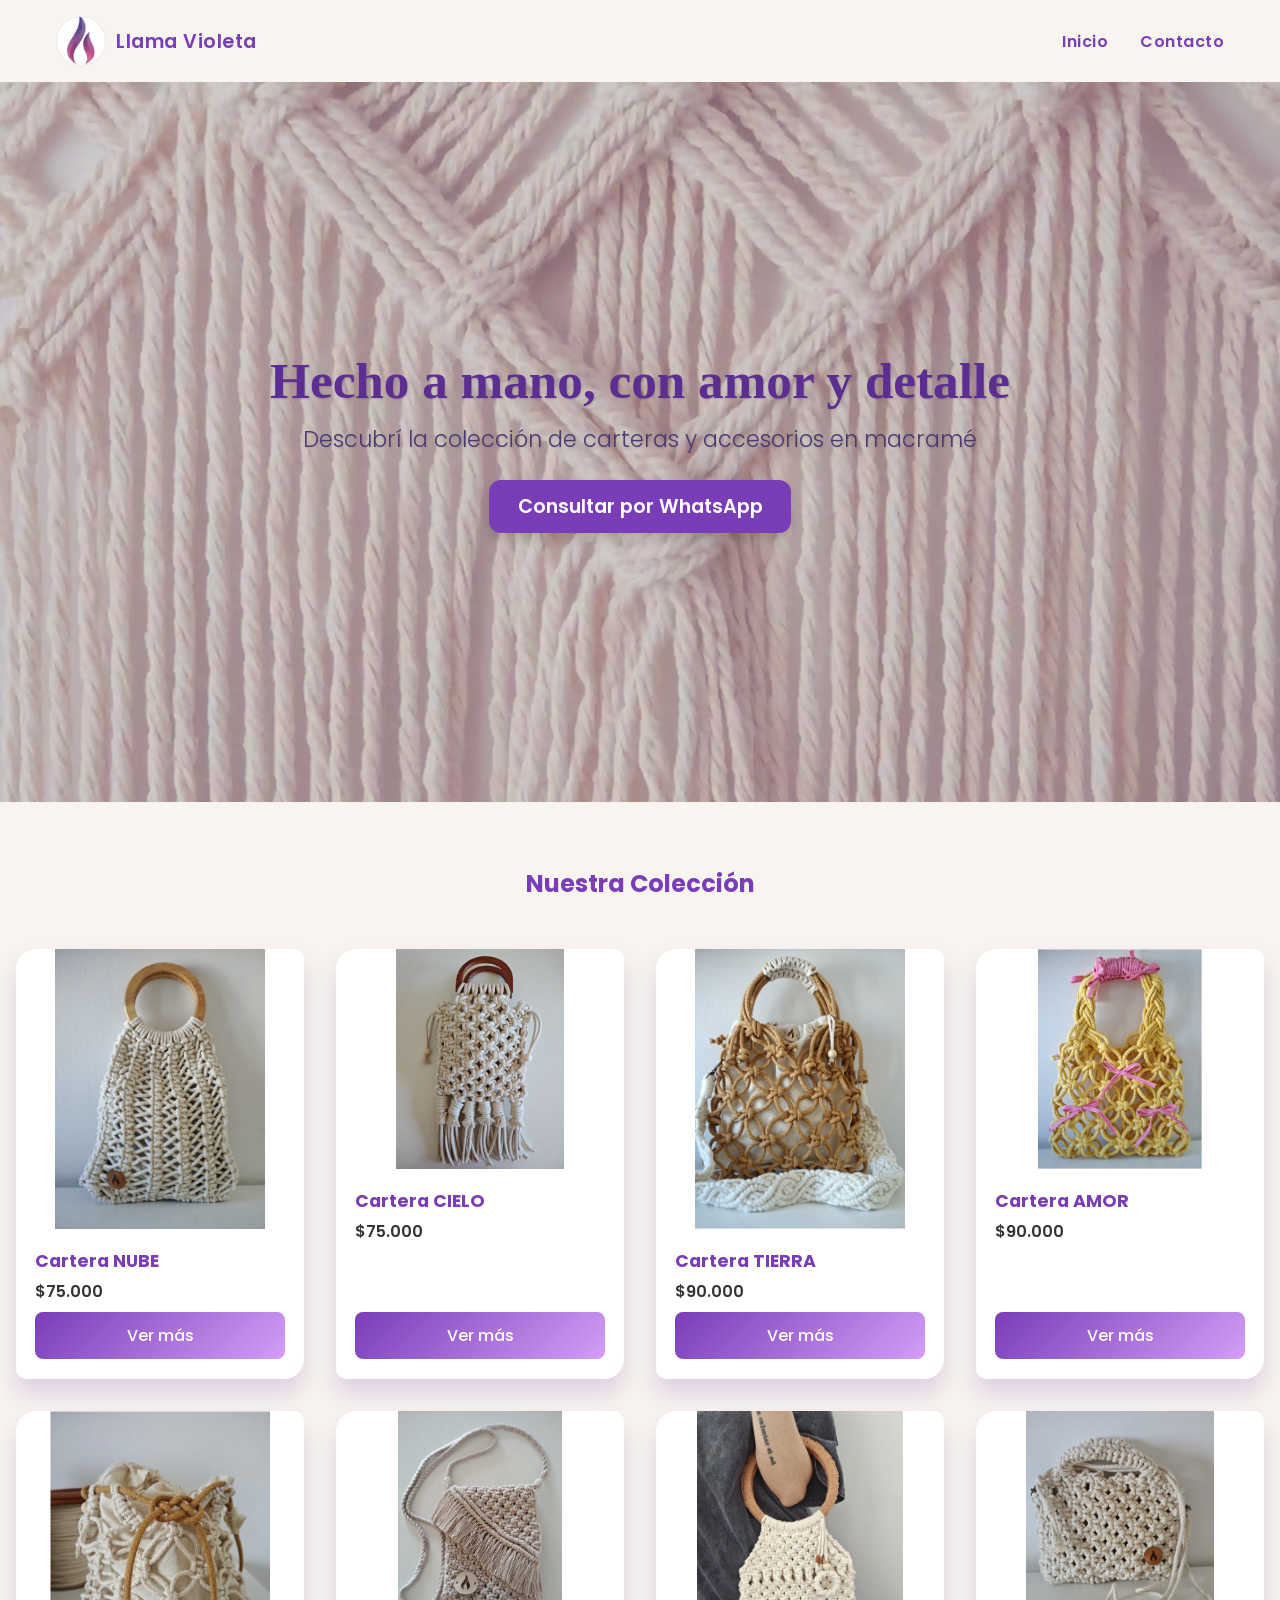
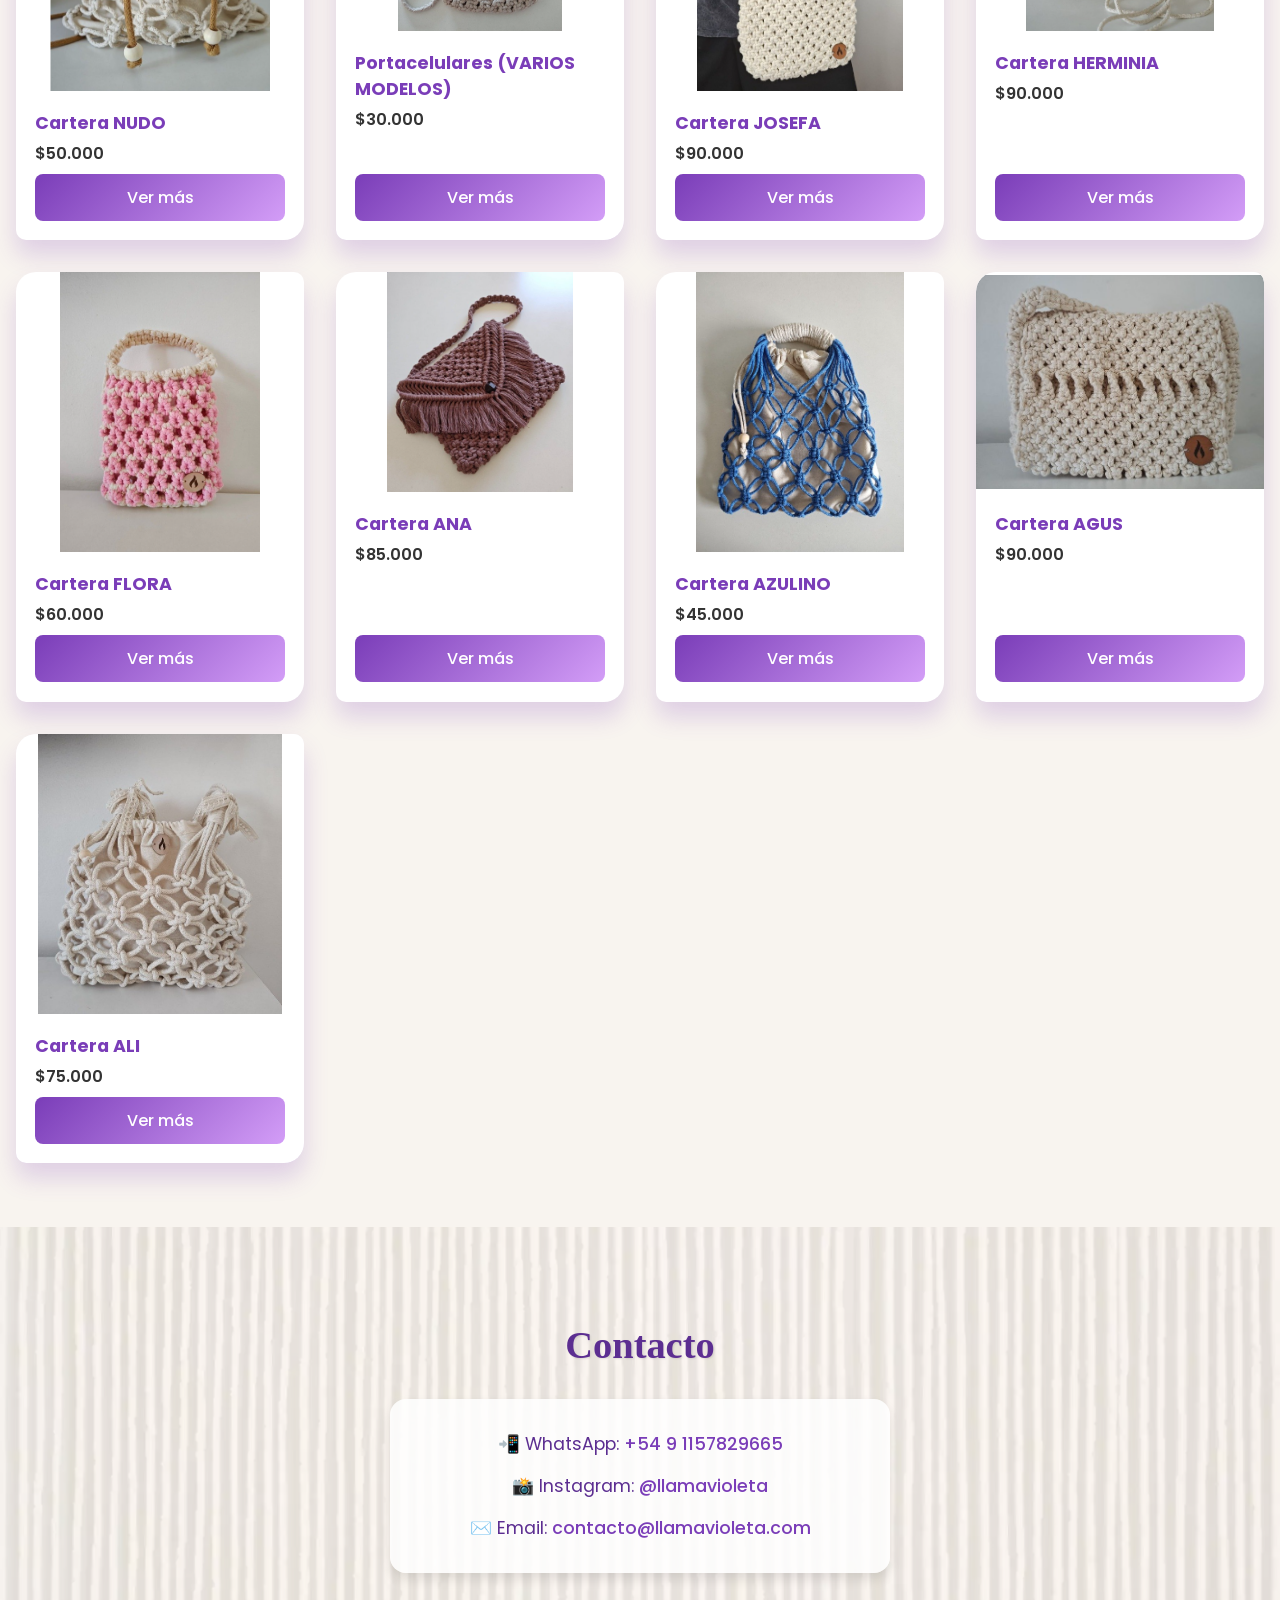
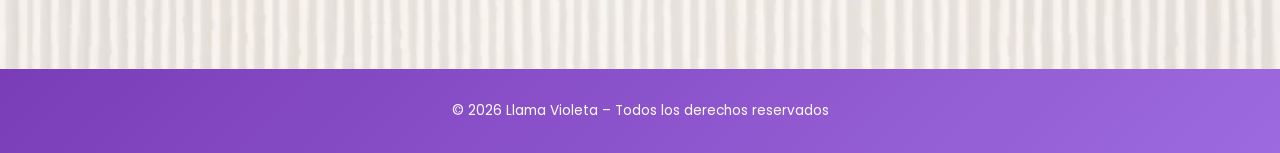
==== commit 6c960ba8: "a" ====
--- a/index.html
+++ b/index.html
@@ -15,7 +15,7 @@
     <header class="navbar">
         <div class="nav-container">
             <div class="brand">
-                <img src="./assets/logo.jpeg" alt="Llama Violeta Logo">
+                <img src="./assets/logo.png" alt="Llama Violeta Logo">
                 <span>Llama Violeta</span>
             </div>
 
@@ -34,13 +34,14 @@
 
     <!-- HERO / BANNER -->
     <section class="hero" id="inicio">
-        <div class="hero-image">
-            <img src="./assets/portadabanner.png" alt="Cartera artesanal de macramé Llama Violeta">
-        </div>
+        <div class="hero-image"></div>
 
         <div class="hero-content">
-            <h1>Carteras que hablan por vos</h1>
-            <p>Diseño, estilo y personalidad en cada detalle</p>
+            <h1>Hecho a mano, con amor y detalle</h1>
+            <p>Descubrí la colección de carteras y accesorios en macramé</p>
+            <a href="https://wa.me/5491157829665" class="hero-cta" target="_blank" rel="noopener">
+                Consultar por WhatsApp
+            </a>
         </div>
     </section>
 
@@ -208,16 +209,53 @@
         <h2>Contacto</h2>
 
         <div class="contact-box">
-            <p>📲 WhatsApp: <a href="https://wa.me/5491150413838">+54 9 XXXXXXXX</a></p>
+            <p>📲 WhatsApp: <a href="https://wa.me/5491150413838">+54 9 1157829665</a></p>
             <p>📸 Instagram: <a href="#">@llamavioleta</a></p>
-            <p>✉️ Email: <a href="mailto:ventas@llamavioleta.com">ventas@llamavioleta.com</a></p>
+            <p>✉️ Email: <a href="mailto:ventas@llamavioleta.com">contacto@llamavioleta.com</a></p>
         </div>
     </section>
 
     <footer class="footer">
         <p>© 2026 Llama Violeta – Todos los derechos reservados</p>
     </footer>
-    <script src="./javascript/hamburguesa.js"></script>
+    <script>
+        console.log("JS INLINE CARGADO");
+
+        document.addEventListener('DOMContentLoaded', () => {
+            const menuToggle = document.querySelector('.menu-toggle');
+            const navLinks = document.querySelector('.nav-links');
+
+            if (!menuToggle || !navLinks) {
+                console.warn("No se encontraron elementos del menú");
+                return;
+            }
+
+            menuToggle.addEventListener('click', () => {
+                navLinks.classList.toggle('active');
+                console.log("toggle menú");
+            });
+
+            navLinks.addEventListener('click', (e) => {
+                const link = e.target.closest('a');
+                if (!link) return;
+
+                navLinks.classList.remove('active');
+                console.log("link click", link.href);
+                // ⚠️ NO preventDefault → navega normal
+            });
+        });
+    </script>
+    <script>
+        const observer = new IntersectionObserver(entries => {
+            entries.forEach(entry => {
+                if (entry.isIntersecting) {
+                    entry.target.classList.add('visible');
+                }
+            });
+        }, { threshold: 0.1 });
+
+        document.querySelectorAll('.card').forEach(card => observer.observe(card));
+    </script>
 
 </body>
 
--- a/css/styles.css
+++ b/css/styles.css
@@ -104,11 +104,11 @@
 ========================= */
 
 .navbar {
-    background: #7a3db8;
     position: sticky;
     top: 0;
-    z-index: 2000;
-    /* alto y definitivo */
+    z-index: 5000;
+    backdrop-filter: blur(8px);
+    background: #f8f4ef;
 }
 
 .nav-container {
@@ -141,7 +141,7 @@
     font-family: 'Poppins', sans-serif;
     font-size: 1.2rem;
     font-weight: 600;
-    color: #e1dae9;
+    color: #7a3db8;
     letter-spacing: 0.5px;
 }
 
@@ -157,7 +157,7 @@
 
 .nav-links a {
     text-decoration: none;
-    color: black;
+    color: #7a3db8;
     font-weight: 600;
     font-family: 'Poppins', sans-serif;
     letter-spacing: 0.5px;
@@ -181,7 +181,7 @@
     display: block;
     width: 26px;
     height: 3px;
-    background: #ffffff;
+    background: #7a3db8;
     margin: 5px 0;
     border-radius: 2px;
 }
@@ -231,10 +231,18 @@
     }
 }
 
+
+
+
+
+
+
+
+
+
 /* =========================
    HERO BANNER
 ========================= */
-
 .hero {
     position: relative;
     width: 100%;
@@ -244,61 +252,128 @@
     align-items: center;
     justify-content: center;
     overflow: hidden;
-    background: #f6f2ec;
-    /* crema marca */
-}
-
-/* Imagen */
-.hero-image {
-    position: absolute;
-    inset: 0;
-    z-index: 1;
-}
-
-.hero-image img {
-    width: 100%;
-    height: 100%;
-    object-fit: cover;
-}
-
-/* Overlay sutil para legibilidad */
+    background-image: url('../assets/fondohero.webp');
+    background-size: cover;
+    background-position: center;
+    /* overlay con blend */
+    background-color: #a498af;
+    background-blend-mode: overlay;
+}
+
+/* Overlay sutil general */
 .hero::after {
     content: "";
     position: absolute;
     inset: 0;
-    background: rgba(0, 0, 0, 0.25);
-    z-index: 2;
+    background: rgba(0, 0, 0, 0.15);
+    /* sutil sombra para legibilidad */
+    z-index: 1;
 }
 
 /* Contenido */
 .hero-content {
     position: relative;
-    z-index: 3;
+    z-index: 2;
+    /* sobre el overlay */
     text-align: center;
     max-width: 800px;
     padding: 0 20px;
-    color: #fff;
-}
-
+    color: #5c2e91;
+}
+
+/* Título */
 .hero-content h1 {
-    font-size: clamp(2.2rem, 4vw, 3.5rem);
-    font-weight: 700;
     margin-bottom: 12px;
-}
-
+    font-family: 'Playfair Display', serif;
+    font-size: clamp(2.5rem, 4vw, 4rem);
+    color: #5c2e91;
+    text-shadow: 1px 1px 2px rgba(0, 0, 0, 0.15);
+    animation: fadeInDown 1.2s ease forwards;
+}
+
+/* Subtítulo */
 .hero-content p {
     font-size: clamp(1.1rem, 2vw, 1.4rem);
     font-weight: 300;
-    opacity: 0.95;
-}
-
-/* =========================
-   RESPONSIVE
-========================= */
-
+    font-family: 'Poppins', sans-serif;
+    color: #4a3a70;
+    text-shadow: 1px 1px 2px rgba(0, 0, 0, 0.1);
+    animation: fadeIn 1.5s ease forwards;
+}
+
+/* CTA */
+.hero-cta {
+    display: inline-block;
+    margin-top: 1.5rem;
+    padding: 0.75rem 1.8rem;
+    background-color: #7a3db8;
+    color: #fff;
+    font-weight: 600;
+    font-family: 'Poppins', sans-serif;
+    font-size: clamp(1rem, 1.5vw, 1.2rem);
+    text-decoration: none;
+    border-radius: 12px;
+    box-shadow: 0 6px 12px rgba(0, 0, 0, 0.15);
+    transition: all 0.3s ease;
+}
+
+/* Hover CTA */
+.hero-cta:hover {
+    background-color: #9d6adf;
+    transform: translateY(-3px);
+    box-shadow: 0 10px 18px rgba(0, 0, 0, 0.2);
+}
+
+/* Animaciones */
+@keyframes fadeInDown {
+    from {
+        opacity: 0;
+        transform: translateY(-20px);
+    }
+
+    to {
+        opacity: 1;
+        transform: translateY(0);
+    }
+}
+
+@keyframes fadeIn {
+    from {
+        opacity: 0;
+    }
+
+    to {
+        opacity: 1;
+    }
+}
+
+/* =========================
+   HERO BANNER - MEDIA QUERIES
+========================= */
+
+/* Laptop grande (hasta 1200px) */
+@media (max-width: 1200px) {
+    .hero {
+        height: 70vh;
+    }
+
+    .hero-content h1 {
+        font-size: clamp(2.2rem, 4vw, 3.5rem);
+    }
+
+    .hero-content p {
+        font-size: clamp(1rem, 1.8vw, 1.3rem);
+    }
+}
+
+/* Tablet (hasta 768px) */
 @media (max-width: 768px) {
     .hero {
-        height: 70vh;
+        height: 65vh;
+    }
+
+    .hero-content {
+        padding: 0 15px;
     }
 
     .hero-content h1 {
@@ -309,6 +384,37 @@
         font-size: 1.1rem;
     }
 }
+
+/* Celular (hasta 480px) */
+@media (max-width: 480px) {
+    .hero {
+        height: 55vh;
+    }
+
+    .hero-content h1 {
+        font-size: 1.7rem;
+    }
+
+    .hero-content p {
+        font-size: 1rem;
+    }
+
+    .hero-content {
+        padding: 0 10px;
+    }
+}
+
+
+
+
+
+
+
+
+
+
+
+
 
 /* PRODUCTS */
 .products {
@@ -328,13 +434,19 @@
    - Todas las cards ocupan el mismo alto
 ========================= */
 .cards-grid {
-    max-width: 1200px;
-    margin: auto;
     display: grid;
     grid-template-columns: repeat(auto-fit, minmax(260px, 1fr));
     gap: 2rem;
-    align-items: stretch;
-    /* fuerza misma altura */
+    grid-auto-rows: 1fr;
+}
+
+/* Alternar alturas de cards para “mosaico” */
+.cards-grid .card:nth-child(odd) img {
+    height: 280px;
+}
+
+.cards-grid .card:nth-child(even) img {
+    height: 220px;
 }
 
 /* =========================
@@ -343,23 +455,30 @@
 ========================= */
 .card {
     background: #fff;
-    border-radius: 16px;
+    border-radius: 20px 10px 20px 10px;
     overflow: hidden;
-    box-shadow: 0 10px 30px rgba(0, 0, 0, 0.08);
-    transition: transform 0.3s ease;
-
-    display: flex;
-    /* permite ordenar contenido */
+    box-shadow: 0 15px 25px rgba(122, 61, 184, 0.2);
+    transition: transform 0.3s ease, box-shadow 0.3s ease;
+    display: flex;
     flex-direction: column;
-    /* apila imagen + body */
     height: 100%;
-    /* iguala altura entre cards */
+    opacity: 0;
+    transform: translateY(20px);
+    transition: opacity 0.6s ease, transform 0.6s ease;
+
+}
+
+.card.visible {
+    opacity: 1;
+    transform: translateY(0);
 }
 
 /* Efecto hover sutil (no agresivo) */
 .card:hover {
-    transform: translateY(-6px);
-}
+    transform: translateY(-8px) scale(1.02);
+    box-shadow: 0 25px 35px rgba(122, 61, 184, 0.35);
+}
+
 
 /* =========================
    IMAGEN
@@ -433,19 +552,25 @@
     /* empuja el botón abajo */
     display: block;
     text-align: center;
-    background: #7a3db8;
     color: #fff;
     padding: 0.7rem;
     border-radius: 8px;
     text-decoration: none;
     font-weight: 500;
-    transition: background 0.3s ease;
+    background: linear-gradient(135deg, #7a3db8, #d39df7);
+    transition: all 0.3s ease;
 }
 
 /* Hover del botón */
 .btn-vermas:hover {
-    background: #9d6adf;
-}
+    background: linear-gradient(135deg, #d39df7, #7a3db8);
+    transform: translateY(-2px);
+    box-shadow: 0 8px 15px rgba(122, 61, 184, 0.3);
+}
+
+
+
+
 
 /* =========================
    RESPONSIVE FINO
@@ -456,6 +581,12 @@
         /* ajusta imagen en móviles */
     }
 }
+
+
+
+
+
+
 
 /* slider cards*/
 /* =========================
@@ -574,30 +705,125 @@
     }
 }
 
+
+
+
+
+
+
+
+
+
 /* CONTACT */
+/* =========================
+   SECCIÓN CONTACTO
+========================= */
+
 .contact {
-    padding: 4rem 1rem;
+    position: relative;
+    padding: 6rem 2rem;
+    background-image: url('../assets/fondocontacto.webp');
+    /* Fondo macramé minimalista */
+    background-size: cover;
+    background-position: center;
+    background-repeat: no-repeat;
+    display: flex;
+    flex-direction: column;
+    align-items: center;
+    justify-content: center;
     text-align: center;
-}
-
+    color: #5c2e91;
+    /* Violeta marca */
+    overflow: hidden;
+}
+
+/* Overlay suave para legibilidad */
+.contact::after {
+    content: "";
+    position: absolute;
+    inset: 0;
+    background: rgba(255, 255, 255, 0.6);
+    /* sutil crema */
+    z-index: 1;
+}
+
+/* Contenido por encima del overlay */
+.contact * {
+    position: relative;
+    z-index: 2;
+}
+
+/* Título de sección */
+.contact h2 {
+    font-family: 'Playfair Display', serif;
+    font-size: clamp(2rem, 3vw, 3rem);
+    margin-bottom: 2rem;
+    color: #5c2e91;
+    text-shadow: 1px 1px 2px rgba(0, 0, 0, 0.1);
+}
+
+/* Caja con info de contacto */
 .contact-box {
+    background: rgba(255, 255, 255, 0.85);
+    /* caja semi-transparente crema */
+    padding: 2rem 3rem;
+    border-radius: 16px;
+    display: flex;
+    flex-direction: column;
+    gap: 1rem;
+    box-shadow: 0 6px 12px rgba(0, 0, 0, 0.1);
     max-width: 500px;
-    margin: auto;
-    background: var(--crema);
-    padding: 2rem;
-    border-radius: 16px;
-}
-
-.contact a {
-    color: var(--violeta);
+    width: 100%;
+}
+
+/* Párrafos e íconos */
+.contact-box p {
+    font-family: 'Poppins', sans-serif;
+    font-size: 1.1rem;
+    margin: 0;
+}
+
+/* Links de contacto */
+.contact-box a {
+    color: #7a3db8;
+    /* violeta marca */
     text-decoration: none;
-}
+    font-weight: 500;
+    transition: all 0.3s ease;
+}
+
+.contact-box a:hover {
+    color: #9d6adf;
+    text-decoration: underline;
+}
+
+/* Responsivo */
+@media screen and (max-width: 768px) {
+    .contact-box {
+        padding: 1.5rem 2rem;
+    }
+
+    .contact h2 {
+        font-size: clamp(1.8rem, 4vw, 2.5rem);
+    }
+
+    .contact-box p {
+        font-size: 1rem;
+    }
+}
+
+
+
+
+
+
+
 
 /* FOOTER */
 .footer {
-    background: #111;
-    color: #ccc;
+    background: linear-gradient(135deg, #7a3db8, #9d6adf);
+    color: #fff;
     text-align: center;
-    padding: 1.2rem;
-    font-size: .85rem;
+    padding: 2rem 1rem;
+    font-size: 0.85rem;
 }
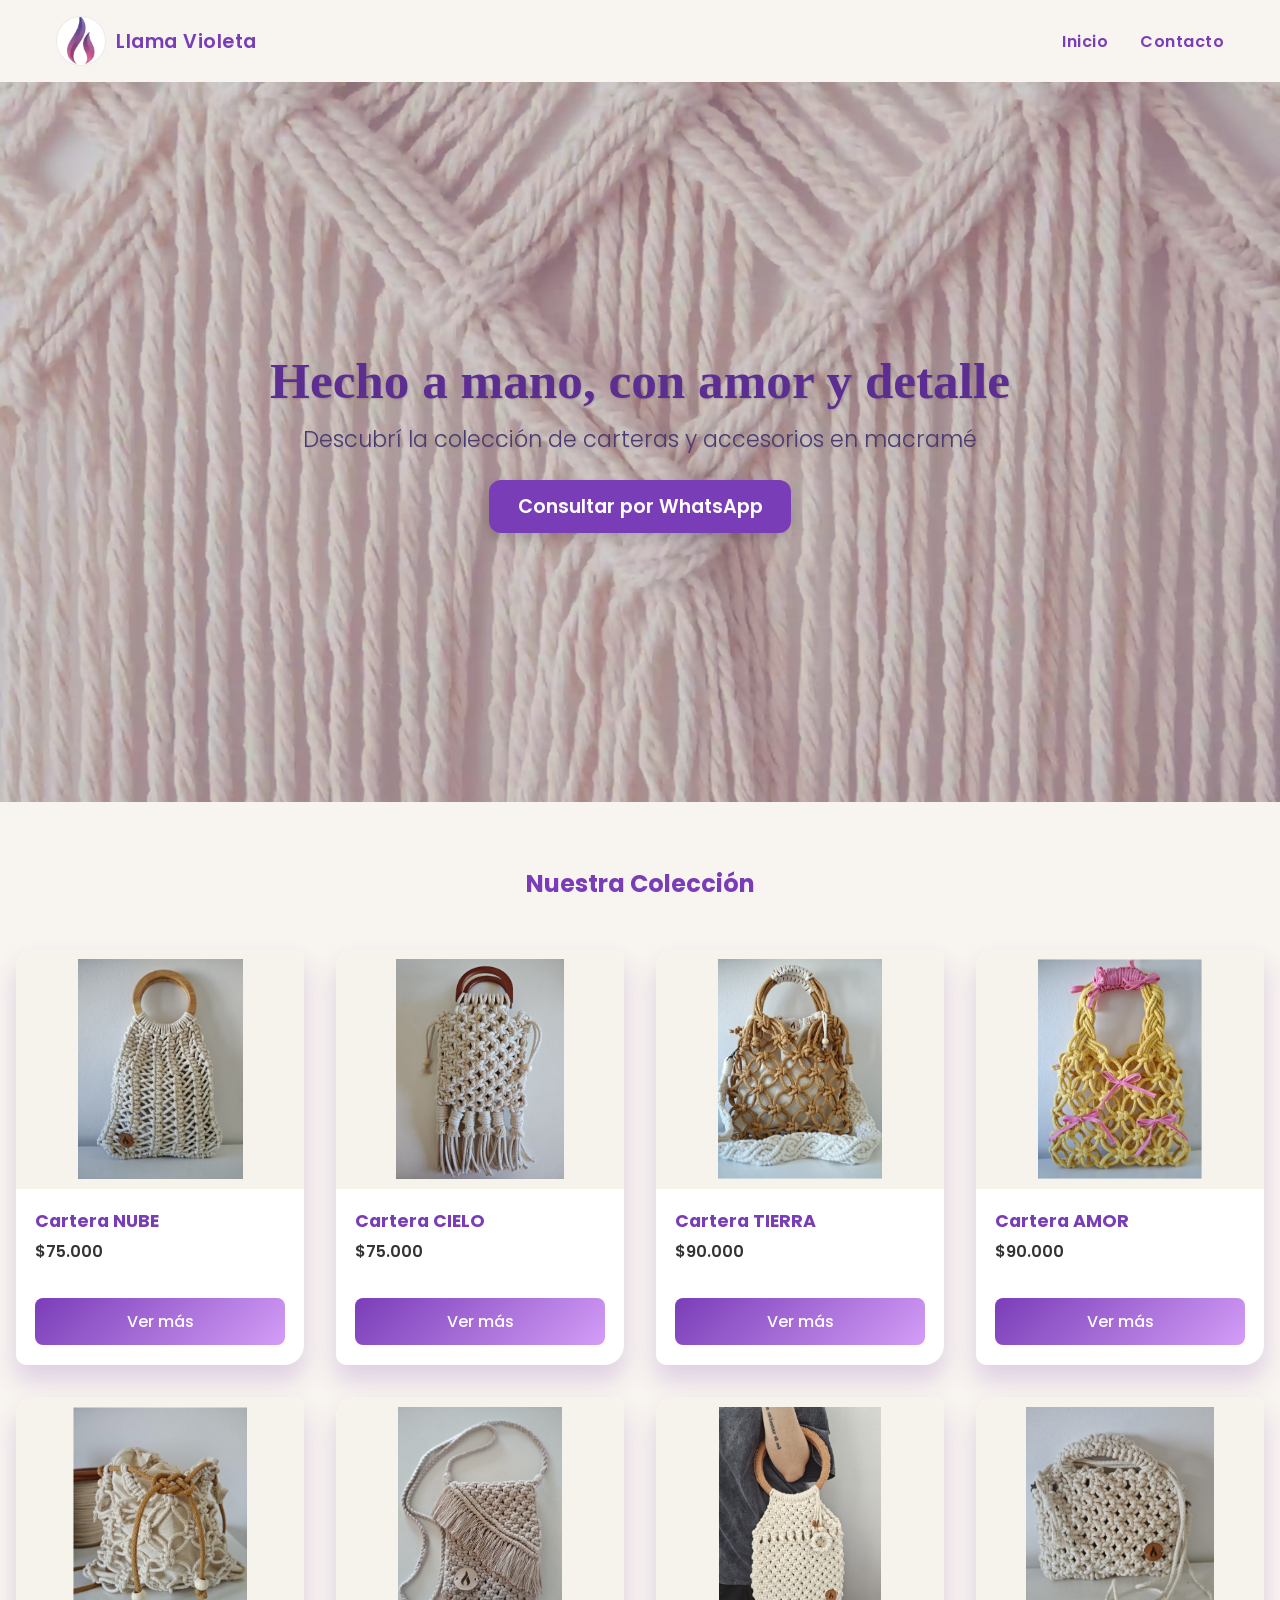
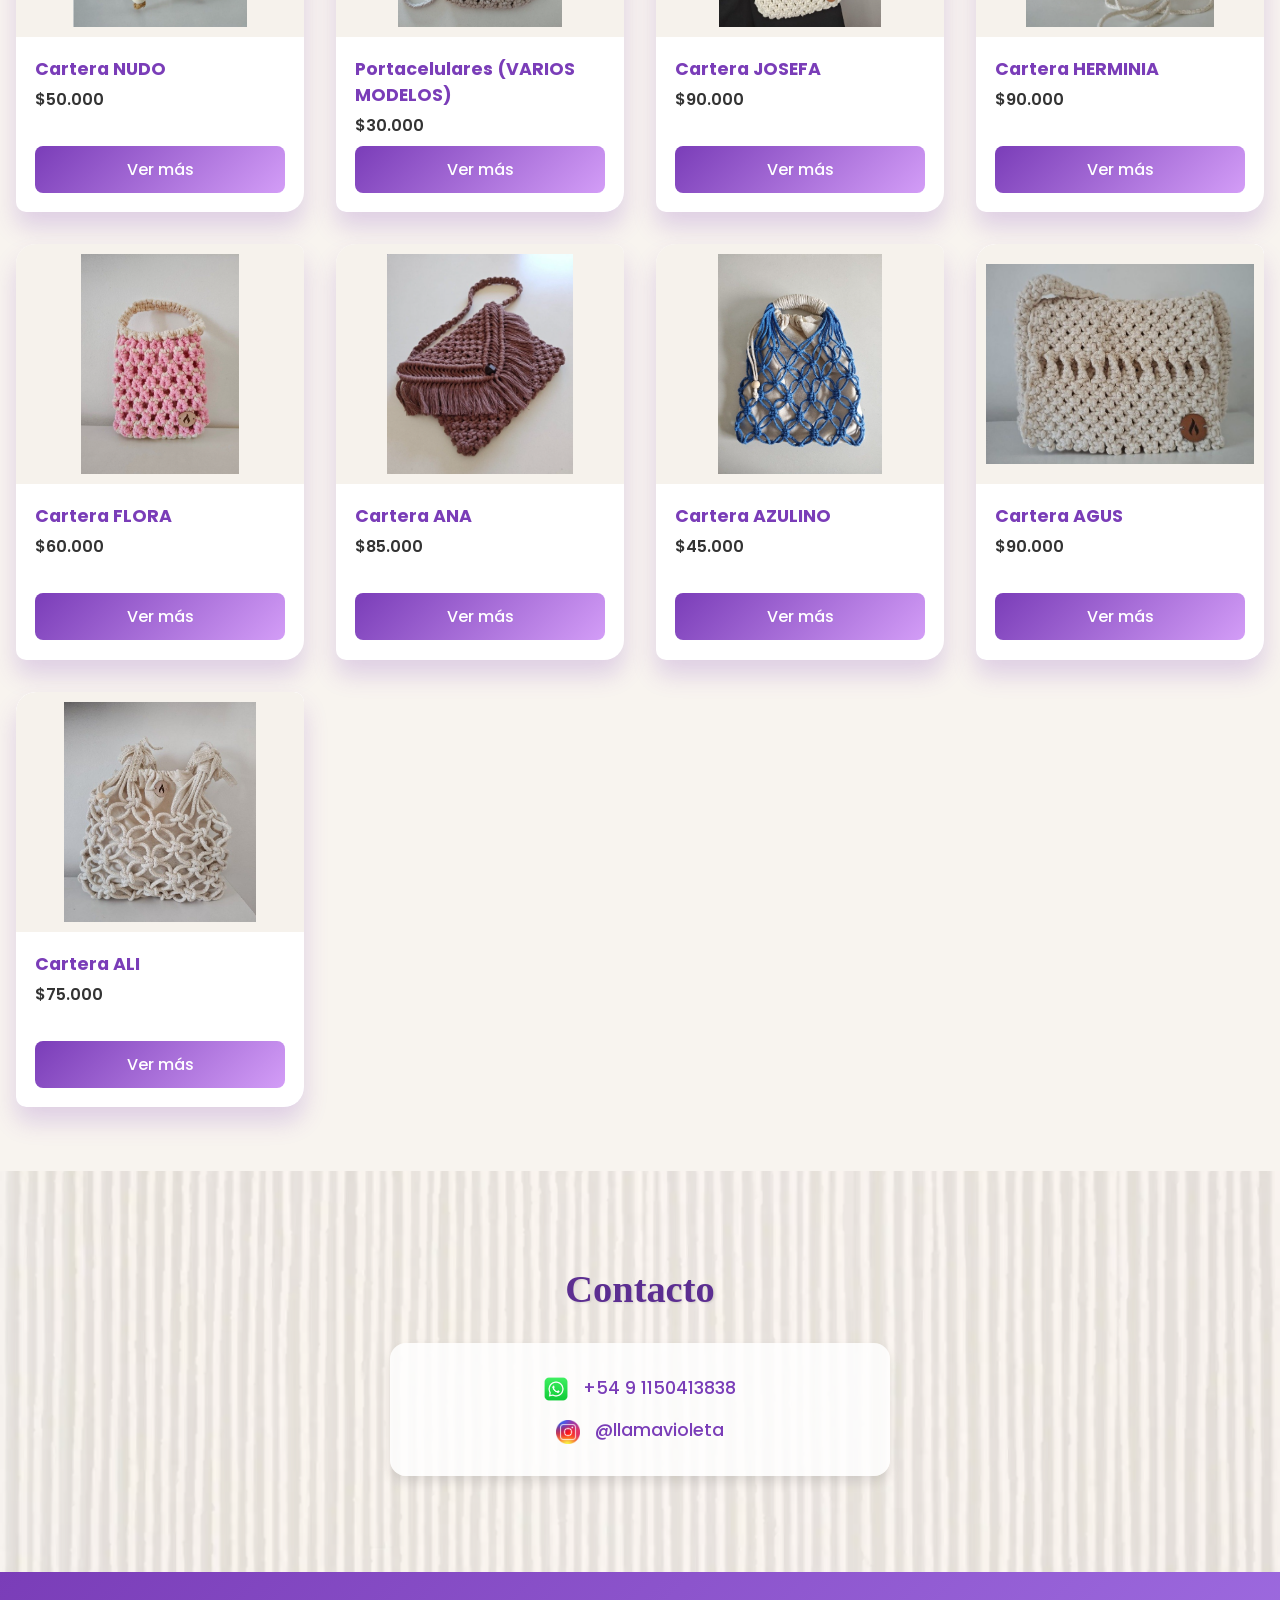
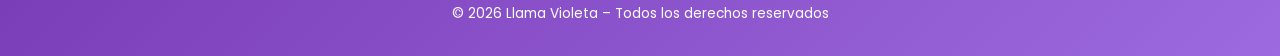
==== commit 84f4beed: "aa" ====
--- a/index.html
+++ b/index.html
@@ -15,7 +15,7 @@
     <header class="navbar">
         <div class="nav-container">
             <div class="brand">
-                <img src="./assets/logo.png" alt="Llama Violeta Logo">
+                <img src="./assets/logo.jpg" alt="Llama Violeta Logo">
                 <span>Llama Violeta</span>
             </div>
 
@@ -209,9 +209,14 @@
         <h2>Contacto</h2>
 
         <div class="contact-box">
-            <p>📲 WhatsApp: <a href="https://wa.me/5491150413838">+54 9 1157829665</a></p>
-            <p>📸 Instagram: <a href="#">@llamavioleta</a></p>
-            <p>✉️ Email: <a href="mailto:ventas@llamavioleta.com">contacto@llamavioleta.com</a></p>
+            <p>
+                <img src="./assets/iconowp.webp" alt="WhatsApp" class="contact-icon">
+                <a href="https://wa.me/5491150413838" target="_blank" rel="noopener">+54 9 1150413838</a>
+            </p>
+            <p>
+                <img src="./assets/iconoig.webp" alt="Instagram" class="contact-icon">
+                <a href="https://www.instagram.com/llamavioletamacrame" target="_blank" rel="noopener">@llamavioleta</a>
+            </p>        
         </div>
     </section>
 
--- a/css/styles.css
+++ b/css/styles.css
@@ -440,14 +440,7 @@
     grid-auto-rows: 1fr;
 }
 
-/* Alternar alturas de cards para “mosaico” */
-.cards-grid .card:nth-child(odd) img {
-    height: 280px;
-}
-
-.cards-grid .card:nth-child(even) img {
-    height: 220px;
-}
+
 
 /* =========================
    CARD CONTENEDOR
@@ -488,11 +481,11 @@
 .card img {
     width: 100%;
     height: 240px;
-    /* altura controlada */
     object-fit: contain;
-    /* recorte elegante */
     flex-shrink: 0;
-    /* evita que se encoja */
+    background-color: #f6f2ec;
+    padding: 10px;
+
 }
 
 /* =========================
@@ -797,6 +790,31 @@
     text-decoration: underline;
 }
 
+/* =========================
+   ICONOS CONTACTO
+========================= */
+
+.contact-icon {
+    width: 24px;
+    height: 24px;
+    vertical-align: middle;
+    margin-right: 10px;
+    transition: transform 0.3s ease;
+}
+
+.contact-box a:hover .contact-icon {
+    transform: scale(1.1);
+}
+
+/* Ajustes móviles */
+@media screen and (max-width: 768px) {
+    .contact-icon {
+        width: 20px;
+        height: 20px;
+        margin-right: 8px;
+    }
+}
+
 /* Responsivo */
 @media screen and (max-width: 768px) {
     .contact-box {
